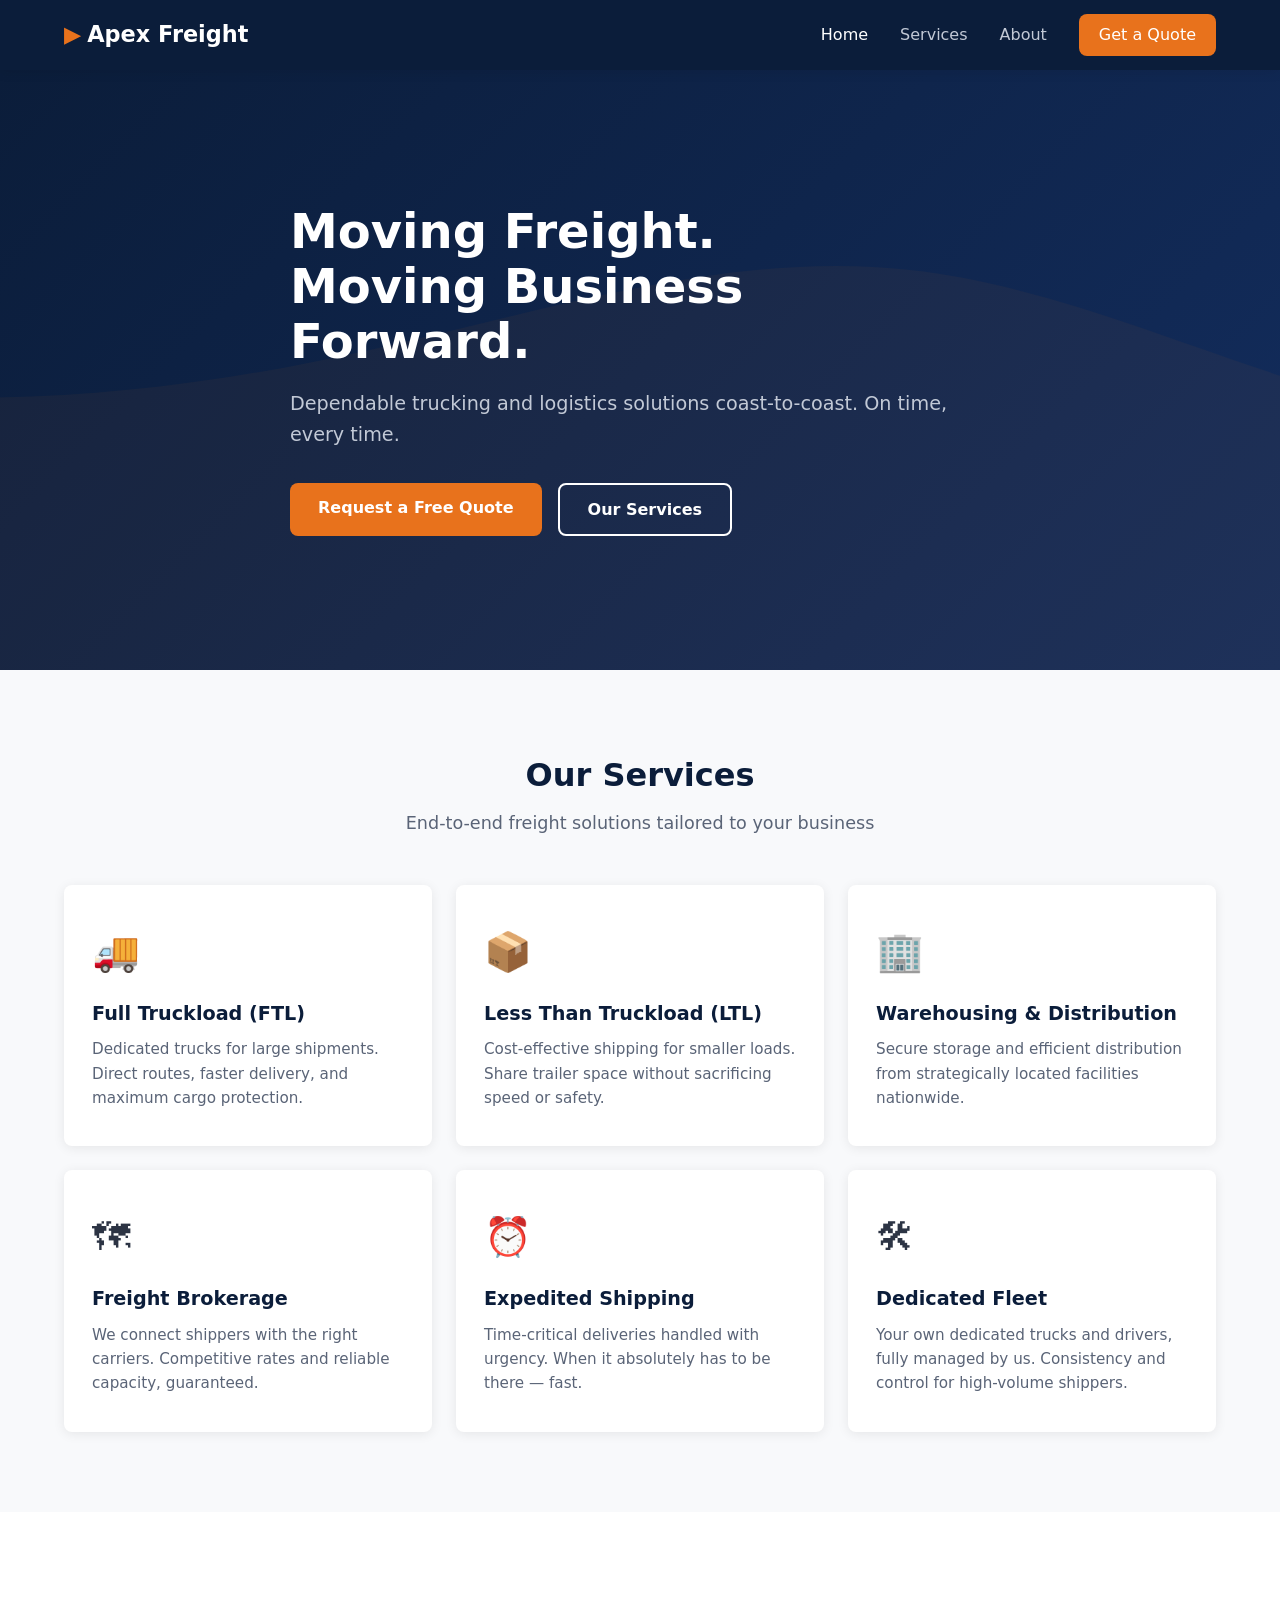
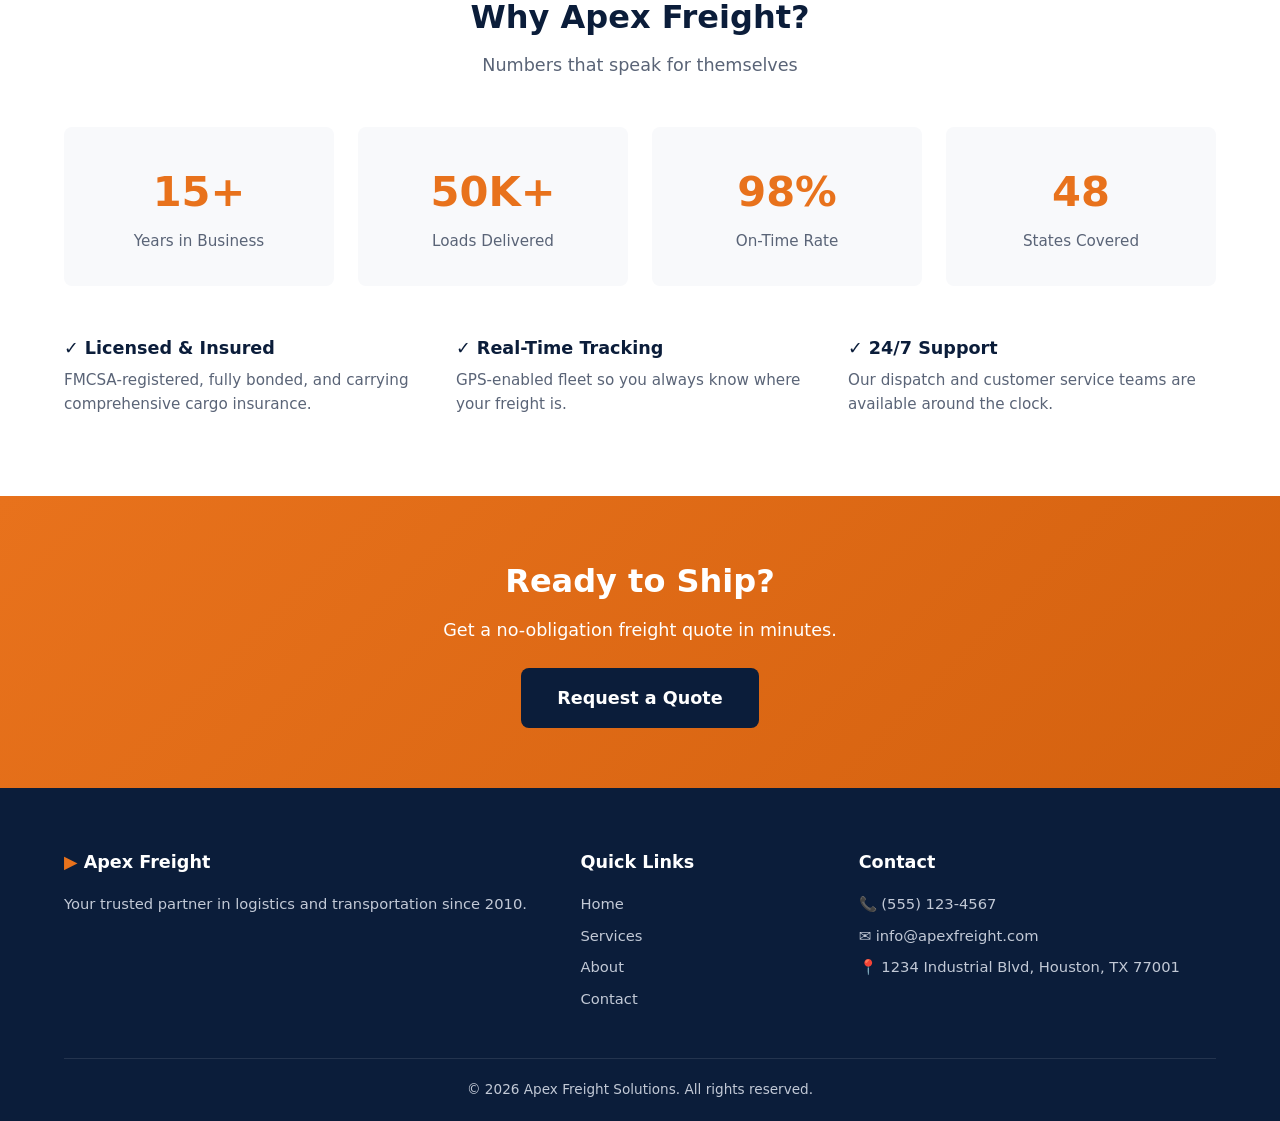
==== index.html @ f38093ac "Initial commit: logistics company website Co-Authored-By: Oz <oz-agent@warp.dev>" ====
<!DOCTYPE html>
<html lang="en">
<head>
  <meta charset="UTF-8">
  <meta name="viewport" content="width=device-width, initial-scale=1.0">
  <title>Apex Freight Solutions — Reliable Logistics & Trucking</title>
  <meta name="description" content="Apex Freight Solutions offers reliable trucking, freight, and logistics services nationwide. Request a free quote today.">
  <link rel="stylesheet" href="styles.css">
</head>
<body>

  <!-- Navigation -->
  <nav class="navbar">
    <div class="container nav-container">
      <a href="index.html" class="logo">
        <span class="logo-icon">&#9654;</span> Apex Freight
      </a>
      <button class="nav-toggle" aria-label="Toggle navigation">&#9776;</button>
      <ul class="nav-links">
        <li><a href="index.html" class="active">Home</a></li>
        <li><a href="#services">Services</a></li>
        <li><a href="#about">About</a></li>
        <li><a href="contact.html" class="btn btn-nav">Get a Quote</a></li>
      </ul>
    </div>
  </nav>

  <!-- Hero Section -->
  <header class="hero">
    <div class="hero-overlay"></div>
    <div class="container hero-content">
      <h1>Moving Freight.<br>Moving Business Forward.</h1>
      <p>Dependable trucking and logistics solutions coast-to-coast. On time, every time.</p>
      <div class="hero-buttons">
        <a href="contact.html" class="btn btn-primary">Request a Free Quote</a>
        <a href="#services" class="btn btn-outline">Our Services</a>
      </div>
    </div>
  </header>

  <!-- Services Section -->
  <section id="services" class="services">
    <div class="container">
      <h2 class="section-title">Our Services</h2>
      <p class="section-subtitle">End-to-end freight solutions tailored to your business</p>
      <div class="services-grid">
        <div class="service-card">
          <div class="service-icon">&#128666;</div>
          <h3>Full Truckload (FTL)</h3>
          <p>Dedicated trucks for large shipments. Direct routes, faster delivery, and maximum cargo protection.</p>
        </div>
        <div class="service-card">
          <div class="service-icon">&#128230;</div>
          <h3>Less Than Truckload (LTL)</h3>
          <p>Cost-effective shipping for smaller loads. Share trailer space without sacrificing speed or safety.</p>
        </div>
        <div class="service-card">
          <div class="service-icon">&#127970;</div>
          <h3>Warehousing &amp; Distribution</h3>
          <p>Secure storage and efficient distribution from strategically located facilities nationwide.</p>
        </div>
        <div class="service-card">
          <div class="service-icon">&#128506;</div>
          <h3>Freight Brokerage</h3>
          <p>We connect shippers with the right carriers. Competitive rates and reliable capacity, guaranteed.</p>
        </div>
        <div class="service-card">
          <div class="service-icon">&#9200;</div>
          <h3>Expedited Shipping</h3>
          <p>Time-critical deliveries handled with urgency. When it absolutely has to be there — fast.</p>
        </div>
        <div class="service-card">
          <div class="service-icon">&#128736;</div>
          <h3>Dedicated Fleet</h3>
          <p>Your own dedicated trucks and drivers, fully managed by us. Consistency and control for high-volume shippers.</p>
        </div>
      </div>
    </div>
  </section>

  <!-- About / Why Choose Us -->
  <section id="about" class="about">
    <div class="container">
      <h2 class="section-title">Why Apex Freight?</h2>
      <p class="section-subtitle">Numbers that speak for themselves</p>
      <div class="stats-grid">
        <div class="stat">
          <span class="stat-number">15+</span>
          <span class="stat-label">Years in Business</span>
        </div>
        <div class="stat">
          <span class="stat-number">50K+</span>
          <span class="stat-label">Loads Delivered</span>
        </div>
        <div class="stat">
          <span class="stat-number">98%</span>
          <span class="stat-label">On-Time Rate</span>
        </div>
        <div class="stat">
          <span class="stat-number">48</span>
          <span class="stat-label">States Covered</span>
        </div>
      </div>
      <div class="trust-points">
        <div class="trust-item">
          <h3>&#10003; Licensed &amp; Insured</h3>
          <p>FMCSA-registered, fully bonded, and carrying comprehensive cargo insurance.</p>
        </div>
        <div class="trust-item">
          <h3>&#10003; Real-Time Tracking</h3>
          <p>GPS-enabled fleet so you always know where your freight is.</p>
        </div>
        <div class="trust-item">
          <h3>&#10003; 24/7 Support</h3>
          <p>Our dispatch and customer service teams are available around the clock.</p>
        </div>
      </div>
    </div>
  </section>

  <!-- CTA Banner -->
  <section class="cta-banner">
    <div class="container">
      <h2>Ready to Ship?</h2>
      <p>Get a no-obligation freight quote in minutes.</p>
      <a href="contact.html" class="btn btn-primary btn-lg">Request a Quote</a>
    </div>
  </section>

  <!-- Footer -->
  <footer class="footer">
    <div class="container footer-grid">
      <div class="footer-col">
        <h4><span class="logo-icon">&#9654;</span> Apex Freight</h4>
        <p>Your trusted partner in logistics and transportation since 2010.</p>
      </div>
      <div class="footer-col">
        <h4>Quick Links</h4>
        <ul>
          <li><a href="index.html">Home</a></li>
          <li><a href="#services">Services</a></li>
          <li><a href="#about">About</a></li>
          <li><a href="contact.html">Contact</a></li>
        </ul>
      </div>
      <div class="footer-col">
        <h4>Contact</h4>
        <ul>
          <li>&#128222; (555) 123-4567</li>
          <li>&#9993; info@apexfreight.com</li>
          <li>&#128205; 1234 Industrial Blvd, Houston, TX 77001</li>
        </ul>
      </div>
    </div>
    <div class="container footer-bottom">
      <p>&copy; 2026 Apex Freight Solutions. All rights reserved.</p>
    </div>
  </footer>

  <script src="script.js"></script>
</body>
</html>
---- styles.css ----
/* ============================================
   Apex Freight Solutions — Stylesheet
   ============================================ */

/* --- Reset & Base --- */
*, *::before, *::after {
  margin: 0;
  padding: 0;
  box-sizing: border-box;
}

:root {
  --navy: #0b1d3a;
  --navy-light: #132d5e;
  --orange: #e8721c;
  --orange-hover: #cf6317;
  --white: #ffffff;
  --gray-50: #f8f9fb;
  --gray-100: #eef0f4;
  --gray-300: #c2c9d6;
  --gray-600: #5a6477;
  --gray-800: #2c3444;
  --font: 'Segoe UI', system-ui, -apple-system, sans-serif;
  --radius: 8px;
  --shadow: 0 2px 12px rgba(0,0,0,.08);
  --shadow-lg: 0 8px 30px rgba(0,0,0,.12);
  --transition: .25s ease;
}

html { scroll-behavior: smooth; }

body {
  font-family: var(--font);
  color: var(--gray-800);
  line-height: 1.6;
  background: var(--white);
}

a { color: inherit; text-decoration: none; }
ul { list-style: none; }
img { max-width: 100%; display: block; }

.container {
  width: 90%;
  max-width: 1200px;
  margin: 0 auto;
}

/* --- Buttons --- */
.btn {
  display: inline-block;
  padding: 12px 28px;
  font-size: 1rem;
  font-weight: 600;
  border-radius: var(--radius);
  transition: var(--transition);
  cursor: pointer;
  border: none;
  text-align: center;
}
.btn-primary {
  background: var(--orange);
  color: var(--white);
}
.btn-primary:hover {
  background: var(--orange-hover);
  transform: translateY(-1px);
  box-shadow: var(--shadow);
}
.btn-outline {
  border: 2px solid var(--white);
  color: var(--white);
  background: transparent;
}
.btn-outline:hover {
  background: var(--white);
  color: var(--navy);
}
.btn-nav {
  background: var(--orange);
  color: var(--white) !important;
  padding: 8px 20px;
  border-radius: var(--radius);
}
.btn-nav:hover { background: var(--orange-hover); }
.btn-lg { padding: 16px 36px; font-size: 1.1rem; }
.btn-block { width: 100%; }

/* --- Navbar --- */
.navbar {
  position: fixed;
  top: 0; left: 0; right: 0;
  z-index: 1000;
  background: var(--navy);
  padding: 0 0;
  box-shadow: var(--shadow);
}
.nav-container {
  display: flex;
  align-items: center;
  justify-content: space-between;
  height: 70px;
}
.logo {
  font-size: 1.4rem;
  font-weight: 700;
  color: var(--white);
  display: flex;
  align-items: center;
  gap: 6px;
}
.logo-icon { color: var(--orange); }
.nav-links {
  display: flex;
  align-items: center;
  gap: 32px;
}
.nav-links a {
  color: var(--gray-300);
  font-weight: 500;
  transition: var(--transition);
}
.nav-links a:hover,
.nav-links a.active { color: var(--white); }

.nav-toggle {
  display: none;
  background: none;
  border: none;
  color: var(--white);
  font-size: 1.6rem;
  cursor: pointer;
}

/* --- Hero --- */
.hero {
  position: relative;
  min-height: 600px;
  display: flex;
  align-items: center;
  background: linear-gradient(135deg, var(--navy) 0%, var(--navy-light) 100%);
  margin-top: 70px;
  overflow: hidden;
}
.hero-overlay {
  position: absolute;
  inset: 0;
  background: url('data:image/svg+xml,<svg xmlns="http://www.w3.org/2000/svg" viewBox="0 0 1440 320"><path fill="rgba(232,114,28,0.05)" d="M0,96L48,112C96,128,192,160,288,170.7C384,181,480,171,576,149.3C672,128,768,96,864,106.7C960,117,1056,171,1152,186.7C1248,203,1344,181,1392,170.7L1440,160L1440,320L1392,320C1344,320,1248,320,1152,320C1056,320,960,320,864,320C768,320,672,320,576,320C480,320,384,320,288,320C192,320,96,320,48,320L0,320Z"></path></svg>') no-repeat bottom;
  background-size: cover;
}
.hero-content {
  position: relative;
  z-index: 1;
  color: var(--white);
  max-width: 700px;
}
.hero-content h1 {
  font-size: 3rem;
  line-height: 1.15;
  margin-bottom: 20px;
}
.hero-content p {
  font-size: 1.2rem;
  color: var(--gray-300);
  margin-bottom: 32px;
}
.hero-buttons { display: flex; gap: 16px; flex-wrap: wrap; }

/* Page Hero (Contact) */
.page-hero {
  background: linear-gradient(135deg, var(--navy) 0%, var(--navy-light) 100%);
  color: var(--white);
  padding: 120px 0 60px;
  text-align: center;
}
.page-hero h1 { font-size: 2.4rem; margin-bottom: 12px; }
.page-hero p { color: var(--gray-300); font-size: 1.1rem; }

/* --- Sections --- */
.section-title {
  text-align: center;
  font-size: 2rem;
  color: var(--navy);
  margin-bottom: 8px;
}
.section-subtitle {
  text-align: center;
  color: var(--gray-600);
  margin-bottom: 48px;
  font-size: 1.1rem;
}

/* --- Services --- */
.services {
  padding: 80px 0;
  background: var(--gray-50);
}
.services-grid {
  display: grid;
  grid-template-columns: repeat(auto-fit, minmax(320px, 1fr));
  gap: 24px;
}
.service-card {
  background: var(--white);
  padding: 36px 28px;
  border-radius: var(--radius);
  box-shadow: var(--shadow);
  transition: var(--transition);
}
.service-card:hover {
  transform: translateY(-4px);
  box-shadow: var(--shadow-lg);
}
.service-icon {
  font-size: 2.4rem;
  margin-bottom: 16px;
}
.service-card h3 {
  font-size: 1.2rem;
  color: var(--navy);
  margin-bottom: 8px;
}
.service-card p {
  color: var(--gray-600);
  font-size: .95rem;
}

/* --- About / Stats --- */
.about { padding: 80px 0; }
.stats-grid {
  display: grid;
  grid-template-columns: repeat(auto-fit, minmax(180px, 1fr));
  gap: 24px;
  margin-bottom: 48px;
}
.stat {
  text-align: center;
  padding: 32px 16px;
  background: var(--gray-50);
  border-radius: var(--radius);
}
.stat-number {
  display: block;
  font-size: 2.6rem;
  font-weight: 800;
  color: var(--orange);
}
.stat-label {
  display: block;
  margin-top: 4px;
  color: var(--gray-600);
  font-size: .95rem;
}
.trust-points {
  display: grid;
  grid-template-columns: repeat(auto-fit, minmax(280px, 1fr));
  gap: 24px;
}
.trust-item h3 {
  font-size: 1.1rem;
  color: var(--navy);
  margin-bottom: 6px;
}
.trust-item p { color: var(--gray-600); font-size: .95rem; }

/* --- CTA Banner --- */
.cta-banner {
  background: linear-gradient(135deg, var(--orange) 0%, #d4610f 100%);
  color: var(--white);
  text-align: center;
  padding: 60px 0;
}
.cta-banner h2 { font-size: 2rem; margin-bottom: 8px; }
.cta-banner p { margin-bottom: 24px; font-size: 1.1rem; }
.cta-banner .btn-primary {
  background: var(--navy);
  color: var(--white);
}
.cta-banner .btn-primary:hover { background: var(--navy-light); }

/* --- Contact Page --- */
.contact-section { padding: 60px 0 80px; }
.contact-grid {
  display: grid;
  grid-template-columns: 1fr 340px;
  gap: 40px;
  align-items: start;
}

/* Form */
.quote-form {
  background: var(--white);
  padding: 36px;
  border-radius: var(--radius);
  box-shadow: var(--shadow);
}
.form-row {
  display: grid;
  grid-template-columns: 1fr 1fr;
  gap: 20px;
}
.form-group {
  margin-bottom: 20px;
}
.form-group label {
  display: block;
  margin-bottom: 6px;
  font-weight: 600;
  font-size: .92rem;
  color: var(--gray-800);
}
.form-group input,
.form-group select,
.form-group textarea {
  width: 100%;
  padding: 12px 14px;
  border: 1.5px solid var(--gray-300);
  border-radius: var(--radius);
  font-size: 1rem;
  font-family: var(--font);
  transition: var(--transition);
  background: var(--white);
}
.form-group input:focus,
.form-group select:focus,
.form-group textarea:focus {
  outline: none;
  border-color: var(--orange);
  box-shadow: 0 0 0 3px rgba(232,114,28,.15);
}
.form-group textarea { resize: vertical; }

.form-status {
  margin-top: 16px;
  padding: 12px 16px;
  border-radius: var(--radius);
  font-weight: 600;
  display: none;
}
.form-status.success {
  display: block;
  background: #e6f9ed;
  color: #1a7a3a;
}
.form-status.error {
  display: block;
  background: #fde8e8;
  color: #b91c1c;
}

/* Sidebar */
.contact-sidebar { display: flex; flex-direction: column; gap: 20px; }
.sidebar-card {
  background: var(--gray-50);
  padding: 24px;
  border-radius: var(--radius);
  border-left: 4px solid var(--orange);
}
.sidebar-card h3 {
  color: var(--navy);
  margin-bottom: 12px;
  font-size: 1.1rem;
}
.sidebar-card li {
  margin-bottom: 8px;
  color: var(--gray-600);
  font-size: .95rem;
}

/* --- Footer --- */
.footer {
  background: var(--navy);
  color: var(--gray-300);
  padding: 60px 0 0;
}
.footer-grid {
  display: grid;
  grid-template-columns: 2fr 1fr 1.5fr;
  gap: 40px;
}
.footer-col h4 {
  color: var(--white);
  margin-bottom: 16px;
  font-size: 1.1rem;
}
.footer-col p,
.footer-col li {
  font-size: .92rem;
  margin-bottom: 8px;
}
.footer-col a:hover { color: var(--orange); }
.footer-bottom {
  margin-top: 40px;
  padding: 20px 0;
  border-top: 1px solid rgba(255,255,255,.1);
  text-align: center;
  font-size: .85rem;
}

/* --- Responsive --- */
@media (max-width: 768px) {
  .nav-toggle { display: block; }
  .nav-links {
    position: fixed;
    top: 70px; left: 0; right: 0;
    background: var(--navy);
    flex-direction: column;
    gap: 0;
    padding: 0;
    max-height: 0;
    overflow: hidden;
    transition: max-height .3s ease;
  }
  .nav-links.open {
    max-height: 300px;
    padding: 16px 0;
  }
  .nav-links li { width: 100%; text-align: center; padding: 12px 0; }

  .hero-content h1 { font-size: 2rem; }
  .hero { min-height: 450px; }

  .services-grid { grid-template-columns: 1fr; }
  .stats-grid { grid-template-columns: repeat(2, 1fr); }
  .trust-points { grid-template-columns: 1fr; }

  .contact-grid { grid-template-columns: 1fr; }
  .form-row { grid-template-columns: 1fr; }

  .footer-grid { grid-template-columns: 1fr; gap: 32px; }

  .hero-buttons { flex-direction: column; }
  .hero-buttons .btn { width: 100%; text-align: center; }
}
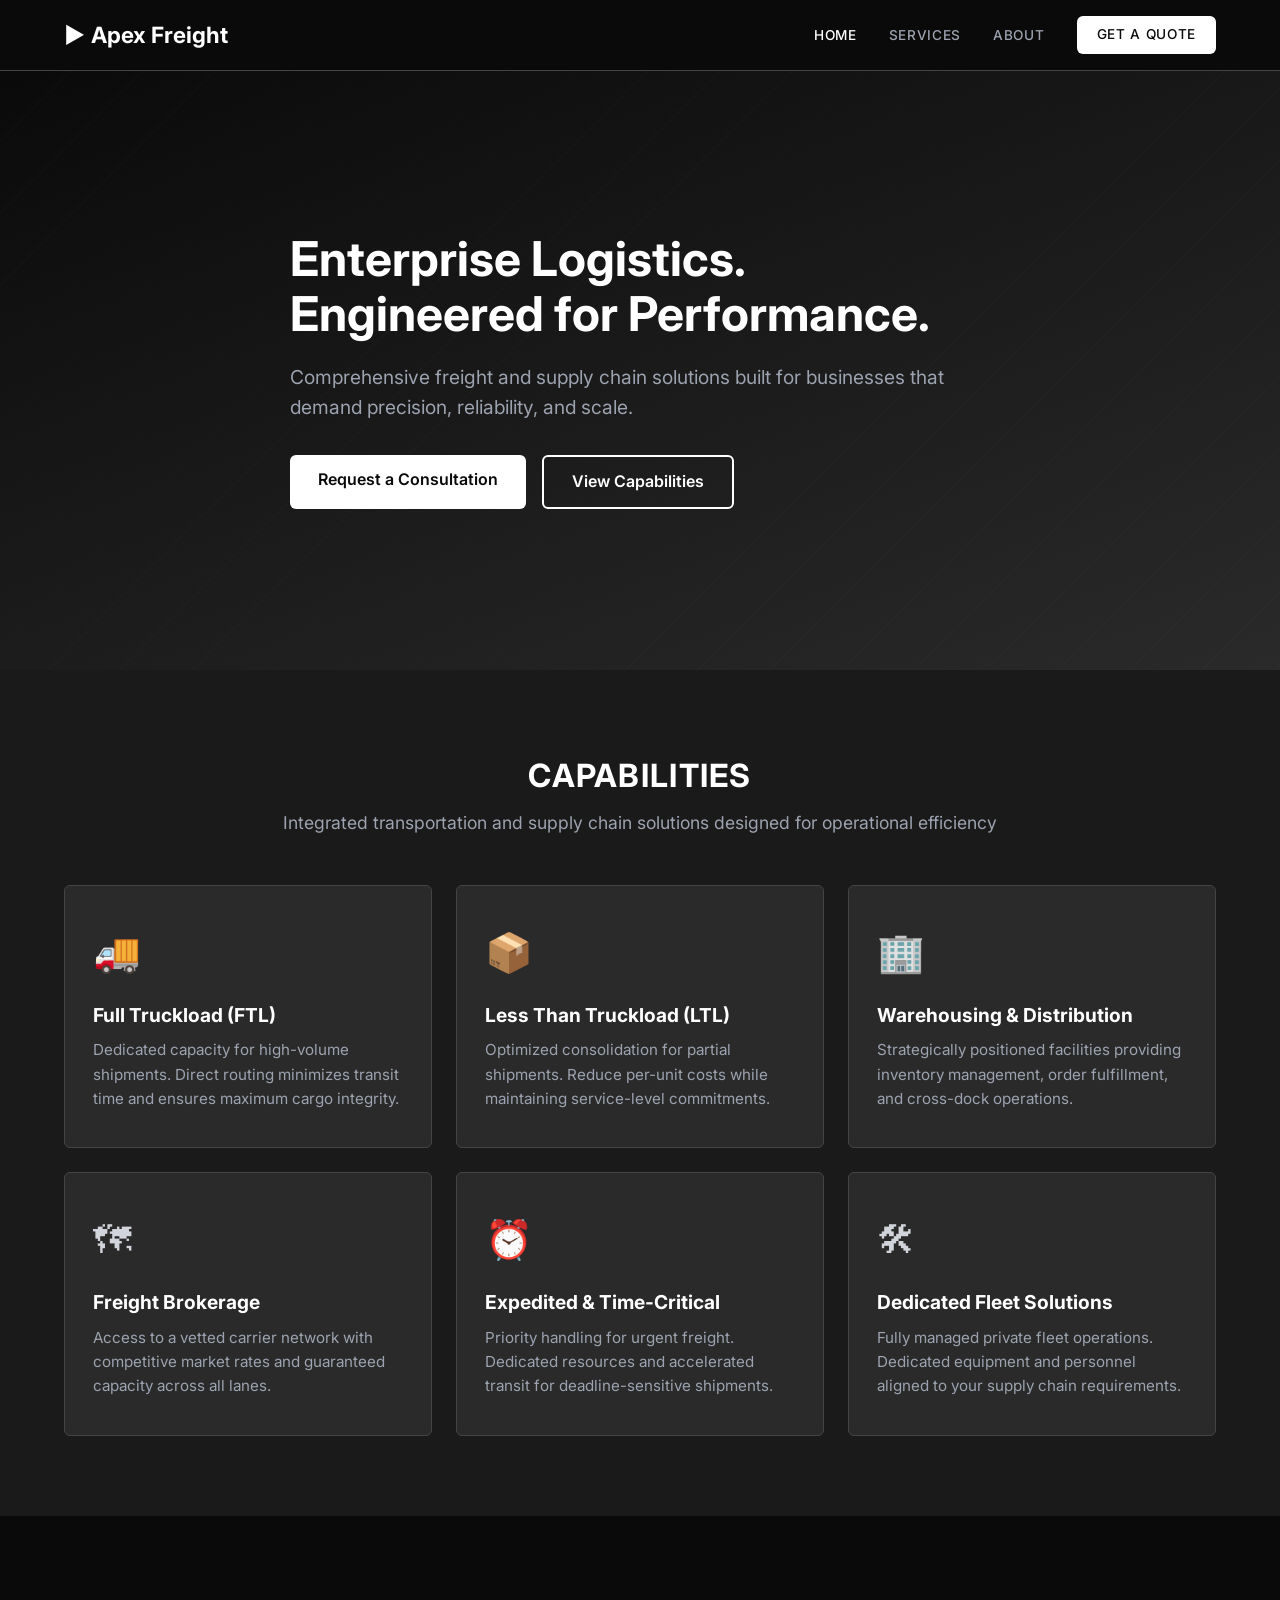
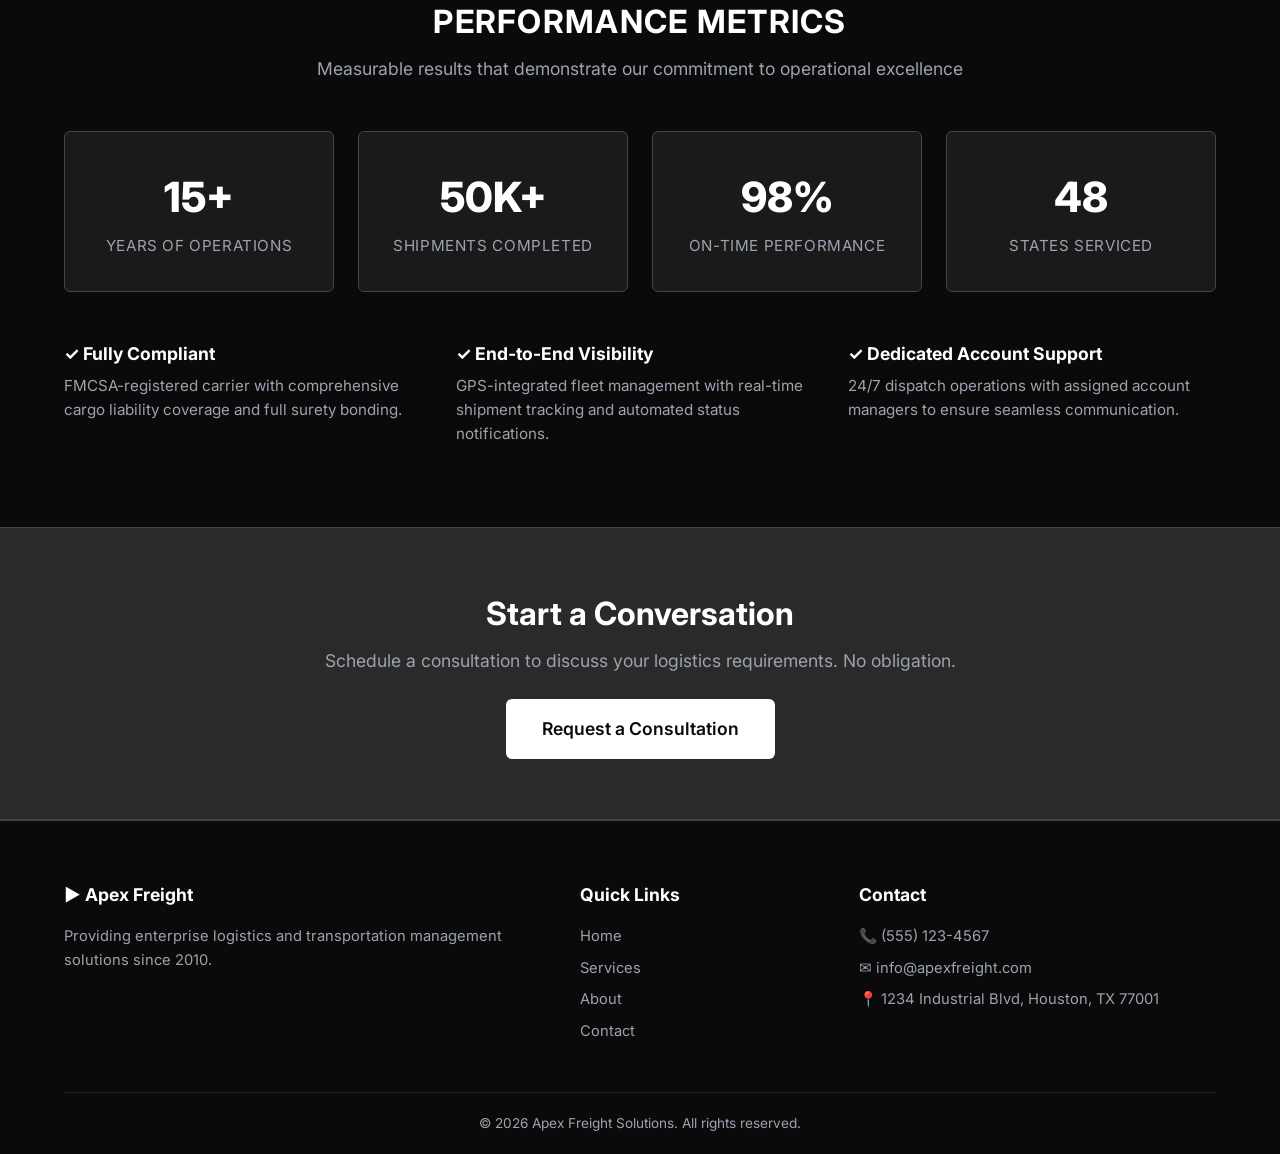
==== commit 1a1d10a1: "Update font to Inter and rewrite copy for corporate tone" ====
--- a/index.html
+++ b/index.html
@@ -4,7 +4,10 @@
   <meta charset="UTF-8">
   <meta name="viewport" content="width=device-width, initial-scale=1.0">
   <title>Apex Freight Solutions — Reliable Logistics & Trucking</title>
-  <meta name="description" content="Apex Freight Solutions offers reliable trucking, freight, and logistics services nationwide. Request a free quote today.">
+  <meta name="description" content="Apex Freight Solutions delivers enterprise-grade logistics and transportation services across the continental United States.">
+  <link rel="preconnect" href="https://fonts.googleapis.com">
+  <link rel="preconnect" href="https://fonts.gstatic.com" crossorigin>
+  <link href="https://fonts.googleapis.com/css2?family=Inter:wght@400;500;600;700;800&display=swap" rel="stylesheet">
   <link rel="stylesheet" href="styles.css">
 </head>
 <body>
@@ -29,11 +32,11 @@
   <header class="hero">
     <div class="hero-overlay"></div>
     <div class="container hero-content">
-      <h1>Moving Freight.<br>Moving Business Forward.</h1>
-      <p>Dependable trucking and logistics solutions coast-to-coast. On time, every time.</p>
+      <h1>Enterprise Logistics.<br>Engineered for Performance.</h1>
+      <p>Comprehensive freight and supply chain solutions built for businesses that demand precision, reliability, and scale.</p>
       <div class="hero-buttons">
-        <a href="contact.html" class="btn btn-primary">Request a Free Quote</a>
-        <a href="#services" class="btn btn-outline">Our Services</a>
+        <a href="contact.html" class="btn btn-primary">Request a Consultation</a>
+        <a href="#services" class="btn btn-outline">View Capabilities</a>
       </div>
     </div>
   </header>
@@ -41,38 +44,38 @@
   <!-- Services Section -->
   <section id="services" class="services">
     <div class="container">
-      <h2 class="section-title">Our Services</h2>
-      <p class="section-subtitle">End-to-end freight solutions tailored to your business</p>
+      <h2 class="section-title">Capabilities</h2>
+      <p class="section-subtitle">Integrated transportation and supply chain solutions designed for operational efficiency</p>
       <div class="services-grid">
         <div class="service-card">
           <div class="service-icon">&#128666;</div>
           <h3>Full Truckload (FTL)</h3>
-          <p>Dedicated trucks for large shipments. Direct routes, faster delivery, and maximum cargo protection.</p>
+          <p>Dedicated capacity for high-volume shipments. Direct routing minimizes transit time and ensures maximum cargo integrity.</p>
         </div>
         <div class="service-card">
           <div class="service-icon">&#128230;</div>
           <h3>Less Than Truckload (LTL)</h3>
-          <p>Cost-effective shipping for smaller loads. Share trailer space without sacrificing speed or safety.</p>
+          <p>Optimized consolidation for partial shipments. Reduce per-unit costs while maintaining service-level commitments.</p>
         </div>
         <div class="service-card">
           <div class="service-icon">&#127970;</div>
           <h3>Warehousing &amp; Distribution</h3>
-          <p>Secure storage and efficient distribution from strategically located facilities nationwide.</p>
+          <p>Strategically positioned facilities providing inventory management, order fulfillment, and cross-dock operations.</p>
         </div>
         <div class="service-card">
           <div class="service-icon">&#128506;</div>
           <h3>Freight Brokerage</h3>
-          <p>We connect shippers with the right carriers. Competitive rates and reliable capacity, guaranteed.</p>
+          <p>Access to a vetted carrier network with competitive market rates and guaranteed capacity across all lanes.</p>
         </div>
         <div class="service-card">
           <div class="service-icon">&#9200;</div>
-          <h3>Expedited Shipping</h3>
-          <p>Time-critical deliveries handled with urgency. When it absolutely has to be there — fast.</p>
+          <h3>Expedited &amp; Time-Critical</h3>
+          <p>Priority handling for urgent freight. Dedicated resources and accelerated transit for deadline-sensitive shipments.</p>
         </div>
         <div class="service-card">
           <div class="service-icon">&#128736;</div>
-          <h3>Dedicated Fleet</h3>
-          <p>Your own dedicated trucks and drivers, fully managed by us. Consistency and control for high-volume shippers.</p>
+          <h3>Dedicated Fleet Solutions</h3>
+          <p>Fully managed private fleet operations. Dedicated equipment and personnel aligned to your supply chain requirements.</p>
         </div>
       </div>
     </div>
@@ -81,38 +84,38 @@
   <!-- About / Why Choose Us -->
   <section id="about" class="about">
     <div class="container">
-      <h2 class="section-title">Why Apex Freight?</h2>
-      <p class="section-subtitle">Numbers that speak for themselves</p>
+      <h2 class="section-title">Performance Metrics</h2>
+      <p class="section-subtitle">Measurable results that demonstrate our commitment to operational excellence</p>
       <div class="stats-grid">
         <div class="stat">
           <span class="stat-number">15+</span>
-          <span class="stat-label">Years in Business</span>
+          <span class="stat-label">Years of Operations</span>
         </div>
         <div class="stat">
           <span class="stat-number">50K+</span>
-          <span class="stat-label">Loads Delivered</span>
+          <span class="stat-label">Shipments Completed</span>
         </div>
         <div class="stat">
           <span class="stat-number">98%</span>
-          <span class="stat-label">On-Time Rate</span>
+          <span class="stat-label">On-Time Performance</span>
         </div>
         <div class="stat">
           <span class="stat-number">48</span>
-          <span class="stat-label">States Covered</span>
+          <span class="stat-label">States Serviced</span>
         </div>
       </div>
       <div class="trust-points">
         <div class="trust-item">
-          <h3>&#10003; Licensed &amp; Insured</h3>
-          <p>FMCSA-registered, fully bonded, and carrying comprehensive cargo insurance.</p>
+          <h3>&#10003; Fully Compliant</h3>
+          <p>FMCSA-registered carrier with comprehensive cargo liability coverage and full surety bonding.</p>
         </div>
         <div class="trust-item">
-          <h3>&#10003; Real-Time Tracking</h3>
-          <p>GPS-enabled fleet so you always know where your freight is.</p>
+          <h3>&#10003; End-to-End Visibility</h3>
+          <p>GPS-integrated fleet management with real-time shipment tracking and automated status notifications.</p>
         </div>
         <div class="trust-item">
-          <h3>&#10003; 24/7 Support</h3>
-          <p>Our dispatch and customer service teams are available around the clock.</p>
+          <h3>&#10003; Dedicated Account Support</h3>
+          <p>24/7 dispatch operations with assigned account managers to ensure seamless communication.</p>
         </div>
       </div>
     </div>
@@ -121,9 +124,9 @@
   <!-- CTA Banner -->
   <section class="cta-banner">
     <div class="container">
-      <h2>Ready to Ship?</h2>
-      <p>Get a no-obligation freight quote in minutes.</p>
-      <a href="contact.html" class="btn btn-primary btn-lg">Request a Quote</a>
+      <h2>Start a Conversation</h2>
+      <p>Schedule a consultation to discuss your logistics requirements. No obligation.</p>
+      <a href="contact.html" class="btn btn-primary btn-lg">Request a Consultation</a>
     </div>
   </section>
 
@@ -132,7 +135,7 @@
     <div class="container footer-grid">
       <div class="footer-col">
         <h4><span class="logo-icon">&#9654;</span> Apex Freight</h4>
-        <p>Your trusted partner in logistics and transportation since 2010.</p>
+        <p>Providing enterprise logistics and transportation management solutions since 2010.</p>
       </div>
       <div class="footer-col">
         <h4>Quick Links</h4>
--- a/styles.css
+++ b/styles.css
@@ -10,20 +10,20 @@
 }
 
 :root {
-  --navy: #0b1d3a;
-  --navy-light: #132d5e;
-  --orange: #e8721c;
-  --orange-hover: #cf6317;
+  --black: #0a0a0a;
+  --charcoal: #1a1a1a;
+  --dark-gray: #2a2a2a;
+  --mid-gray: #3a3a3a;
+  --border-gray: #444444;
+  --text-muted: #9ca3af;
+  --text-light: #d1d5db;
   --white: #ffffff;
-  --gray-50: #f8f9fb;
-  --gray-100: #eef0f4;
-  --gray-300: #c2c9d6;
-  --gray-600: #5a6477;
-  --gray-800: #2c3444;
-  --font: 'Segoe UI', system-ui, -apple-system, sans-serif;
-  --radius: 8px;
-  --shadow: 0 2px 12px rgba(0,0,0,.08);
-  --shadow-lg: 0 8px 30px rgba(0,0,0,.12);
+  --accent: #c0c0c0;
+  --accent-hover: #e0e0e0;
+  --font: 'Inter', 'Helvetica Neue', Arial, sans-serif;
+  --radius: 6px;
+  --shadow: 0 2px 12px rgba(0,0,0,.3);
+  --shadow-lg: 0 8px 30px rgba(0,0,0,.5);
   --transition: .25s ease;
 }
 
@@ -31,9 +31,9 @@
 
 body {
   font-family: var(--font);
-  color: var(--gray-800);
+  color: var(--text-light);
   line-height: 1.6;
-  background: var(--white);
+  background: var(--black);
 }
 
 a { color: inherit; text-decoration: none; }
@@ -59,11 +59,11 @@
   text-align: center;
 }
 .btn-primary {
-  background: var(--orange);
-  color: var(--white);
+  background: var(--white);
+  color: var(--black);
 }
 .btn-primary:hover {
-  background: var(--orange-hover);
+  background: var(--accent-hover);
   transform: translateY(-1px);
   box-shadow: var(--shadow);
 }
@@ -74,15 +74,15 @@
 }
 .btn-outline:hover {
   background: var(--white);
-  color: var(--navy);
+  color: var(--black);
 }
 .btn-nav {
-  background: var(--orange);
-  color: var(--white) !important;
+  background: var(--white);
+  color: var(--black) !important;
   padding: 8px 20px;
   border-radius: var(--radius);
 }
-.btn-nav:hover { background: var(--orange-hover); }
+.btn-nav:hover { background: var(--accent-hover); }
 .btn-lg { padding: 16px 36px; font-size: 1.1rem; }
 .btn-block { width: 100%; }
 
@@ -91,9 +91,9 @@
   position: fixed;
   top: 0; left: 0; right: 0;
   z-index: 1000;
-  background: var(--navy);
+  background: var(--black);
   padding: 0 0;
-  box-shadow: var(--shadow);
+  border-bottom: 1px solid var(--border-gray);
 }
 .nav-container {
   display: flex;
@@ -109,16 +109,19 @@
   align-items: center;
   gap: 6px;
 }
-.logo-icon { color: var(--orange); }
+.logo-icon { color: var(--white); }
 .nav-links {
   display: flex;
   align-items: center;
   gap: 32px;
 }
 .nav-links a {
-  color: var(--gray-300);
+  color: var(--text-muted);
   font-weight: 500;
   transition: var(--transition);
+  text-transform: uppercase;
+  font-size: .85rem;
+  letter-spacing: .05em;
 }
 .nav-links a:hover,
 .nav-links a.active { color: var(--white); }
@@ -138,15 +141,20 @@
   min-height: 600px;
   display: flex;
   align-items: center;
-  background: linear-gradient(135deg, var(--navy) 0%, var(--navy-light) 100%);
+  background: linear-gradient(160deg, var(--black) 0%, var(--charcoal) 50%, var(--dark-gray) 100%);
   margin-top: 70px;
   overflow: hidden;
 }
 .hero-overlay {
   position: absolute;
   inset: 0;
-  background: url('data:image/svg+xml,<svg xmlns="http://www.w3.org/2000/svg" viewBox="0 0 1440 320"><path fill="rgba(232,114,28,0.05)" d="M0,96L48,112C96,128,192,160,288,170.7C384,181,480,171,576,149.3C672,128,768,96,864,106.7C960,117,1056,171,1152,186.7C1248,203,1344,181,1392,170.7L1440,160L1440,320L1392,320C1344,320,1248,320,1152,320C1056,320,960,320,864,320C768,320,672,320,576,320C480,320,384,320,288,320C192,320,96,320,48,320L0,320Z"></path></svg>') no-repeat bottom;
-  background-size: cover;
+  background: repeating-linear-gradient(
+    135deg,
+    transparent,
+    transparent 50px,
+    rgba(255,255,255,.01) 50px,
+    rgba(255,255,255,.01) 51px
+  );
 }
 .hero-content {
   position: relative;
@@ -161,31 +169,34 @@
 }
 .hero-content p {
   font-size: 1.2rem;
-  color: var(--gray-300);
+  color: var(--text-muted);
   margin-bottom: 32px;
 }
 .hero-buttons { display: flex; gap: 16px; flex-wrap: wrap; }
 
 /* Page Hero (Contact) */
 .page-hero {
-  background: linear-gradient(135deg, var(--navy) 0%, var(--navy-light) 100%);
+  background: linear-gradient(160deg, var(--black) 0%, var(--charcoal) 100%);
   color: var(--white);
   padding: 120px 0 60px;
   text-align: center;
+  border-bottom: 1px solid var(--border-gray);
 }
 .page-hero h1 { font-size: 2.4rem; margin-bottom: 12px; }
-.page-hero p { color: var(--gray-300); font-size: 1.1rem; }
+.page-hero p { color: var(--text-muted); font-size: 1.1rem; }
 
 /* --- Sections --- */
 .section-title {
   text-align: center;
   font-size: 2rem;
-  color: var(--navy);
+  color: var(--white);
   margin-bottom: 8px;
+  text-transform: uppercase;
+  letter-spacing: .04em;
 }
 .section-subtitle {
   text-align: center;
-  color: var(--gray-600);
+  color: var(--text-muted);
   margin-bottom: 48px;
   font-size: 1.1rem;
 }
@@ -193,7 +204,7 @@
 /* --- Services --- */
 .services {
   padding: 80px 0;
-  background: var(--gray-50);
+  background: var(--charcoal);
 }
 .services-grid {
   display: grid;
@@ -201,14 +212,15 @@
   gap: 24px;
 }
 .service-card {
-  background: var(--white);
+  background: var(--dark-gray);
   padding: 36px 28px;
   border-radius: var(--radius);
-  box-shadow: var(--shadow);
+  border: 1px solid var(--border-gray);
   transition: var(--transition);
 }
 .service-card:hover {
   transform: translateY(-4px);
+  border-color: var(--accent);
   box-shadow: var(--shadow-lg);
 }
 .service-icon {
@@ -217,16 +229,19 @@
 }
 .service-card h3 {
   font-size: 1.2rem;
-  color: var(--navy);
+  color: var(--white);
   margin-bottom: 8px;
 }
 .service-card p {
-  color: var(--gray-600);
+  color: var(--text-muted);
   font-size: .95rem;
 }
 
 /* --- About / Stats --- */
-.about { padding: 80px 0; }
+.about {
+  padding: 80px 0;
+  background: var(--black);
+}
 .stats-grid {
   display: grid;
   grid-template-columns: repeat(auto-fit, minmax(180px, 1fr));
@@ -236,20 +251,23 @@
 .stat {
   text-align: center;
   padding: 32px 16px;
-  background: var(--gray-50);
-  border-radius: var(--radius);
+  background: var(--charcoal);
+  border-radius: var(--radius);
+  border: 1px solid var(--border-gray);
 }
 .stat-number {
   display: block;
   font-size: 2.6rem;
   font-weight: 800;
-  color: var(--orange);
+  color: var(--white);
 }
 .stat-label {
   display: block;
   margin-top: 4px;
-  color: var(--gray-600);
+  color: var(--text-muted);
   font-size: .95rem;
+  text-transform: uppercase;
+  letter-spacing: .04em;
 }
 .trust-points {
   display: grid;
@@ -258,28 +276,33 @@
 }
 .trust-item h3 {
   font-size: 1.1rem;
-  color: var(--navy);
+  color: var(--white);
   margin-bottom: 6px;
 }
-.trust-item p { color: var(--gray-600); font-size: .95rem; }
+.trust-item p { color: var(--text-muted); font-size: .95rem; }
 
 /* --- CTA Banner --- */
 .cta-banner {
-  background: linear-gradient(135deg, var(--orange) 0%, #d4610f 100%);
+  background: var(--dark-gray);
   color: var(--white);
   text-align: center;
   padding: 60px 0;
+  border-top: 1px solid var(--border-gray);
+  border-bottom: 1px solid var(--border-gray);
 }
 .cta-banner h2 { font-size: 2rem; margin-bottom: 8px; }
-.cta-banner p { margin-bottom: 24px; font-size: 1.1rem; }
+.cta-banner p { margin-bottom: 24px; font-size: 1.1rem; color: var(--text-muted); }
 .cta-banner .btn-primary {
-  background: var(--navy);
-  color: var(--white);
-}
-.cta-banner .btn-primary:hover { background: var(--navy-light); }
+  background: var(--white);
+  color: var(--black);
+}
+.cta-banner .btn-primary:hover { background: var(--accent-hover); }
 
 /* --- Contact Page --- */
-.contact-section { padding: 60px 0 80px; }
+.contact-section {
+  padding: 60px 0 80px;
+  background: var(--charcoal);
+}
 .contact-grid {
   display: grid;
   grid-template-columns: 1fr 340px;
@@ -289,10 +312,10 @@
 
 /* Form */
 .quote-form {
-  background: var(--white);
+  background: var(--dark-gray);
   padding: 36px;
   border-radius: var(--radius);
-  box-shadow: var(--shadow);
+  border: 1px solid var(--border-gray);
 }
 .form-row {
   display: grid;
@@ -306,27 +329,34 @@
   display: block;
   margin-bottom: 6px;
   font-weight: 600;
-  font-size: .92rem;
-  color: var(--gray-800);
+  font-size: .85rem;
+  color: var(--text-muted);
+  text-transform: uppercase;
+  letter-spacing: .04em;
 }
 .form-group input,
 .form-group select,
 .form-group textarea {
   width: 100%;
   padding: 12px 14px;
-  border: 1.5px solid var(--gray-300);
+  border: 1.5px solid var(--border-gray);
   border-radius: var(--radius);
   font-size: 1rem;
   font-family: var(--font);
   transition: var(--transition);
-  background: var(--white);
-}
+  background: var(--mid-gray);
+  color: var(--white);
+}
+.form-group input::placeholder,
+.form-group textarea::placeholder { color: var(--text-muted); }
+.form-group select { color: var(--text-muted); }
 .form-group input:focus,
 .form-group select:focus,
 .form-group textarea:focus {
   outline: none;
-  border-color: var(--orange);
-  box-shadow: 0 0 0 3px rgba(232,114,28,.15);
+  border-color: var(--white);
+  box-shadow: 0 0 0 3px rgba(255,255,255,.1);
+  color: var(--white);
 }
 .form-group textarea { resize: vertical; }
 
@@ -351,27 +381,28 @@
 /* Sidebar */
 .contact-sidebar { display: flex; flex-direction: column; gap: 20px; }
 .sidebar-card {
-  background: var(--gray-50);
+  background: var(--dark-gray);
   padding: 24px;
   border-radius: var(--radius);
-  border-left: 4px solid var(--orange);
+  border-left: 4px solid var(--white);
 }
 .sidebar-card h3 {
-  color: var(--navy);
+  color: var(--white);
   margin-bottom: 12px;
   font-size: 1.1rem;
 }
 .sidebar-card li {
   margin-bottom: 8px;
-  color: var(--gray-600);
+  color: var(--text-muted);
   font-size: .95rem;
 }
 
 /* --- Footer --- */
 .footer {
-  background: var(--navy);
-  color: var(--gray-300);
+  background: var(--black);
+  color: var(--text-muted);
   padding: 60px 0 0;
+  border-top: 1px solid var(--border-gray);
 }
 .footer-grid {
   display: grid;
@@ -388,7 +419,7 @@
   font-size: .92rem;
   margin-bottom: 8px;
 }
-.footer-col a:hover { color: var(--orange); }
+.footer-col a:hover { color: var(--white); }
 .footer-bottom {
   margin-top: 40px;
   padding: 20px 0;
@@ -403,7 +434,7 @@
   .nav-links {
     position: fixed;
     top: 70px; left: 0; right: 0;
-    background: var(--navy);
+    background: var(--black);
     flex-direction: column;
     gap: 0;
     padding: 0;
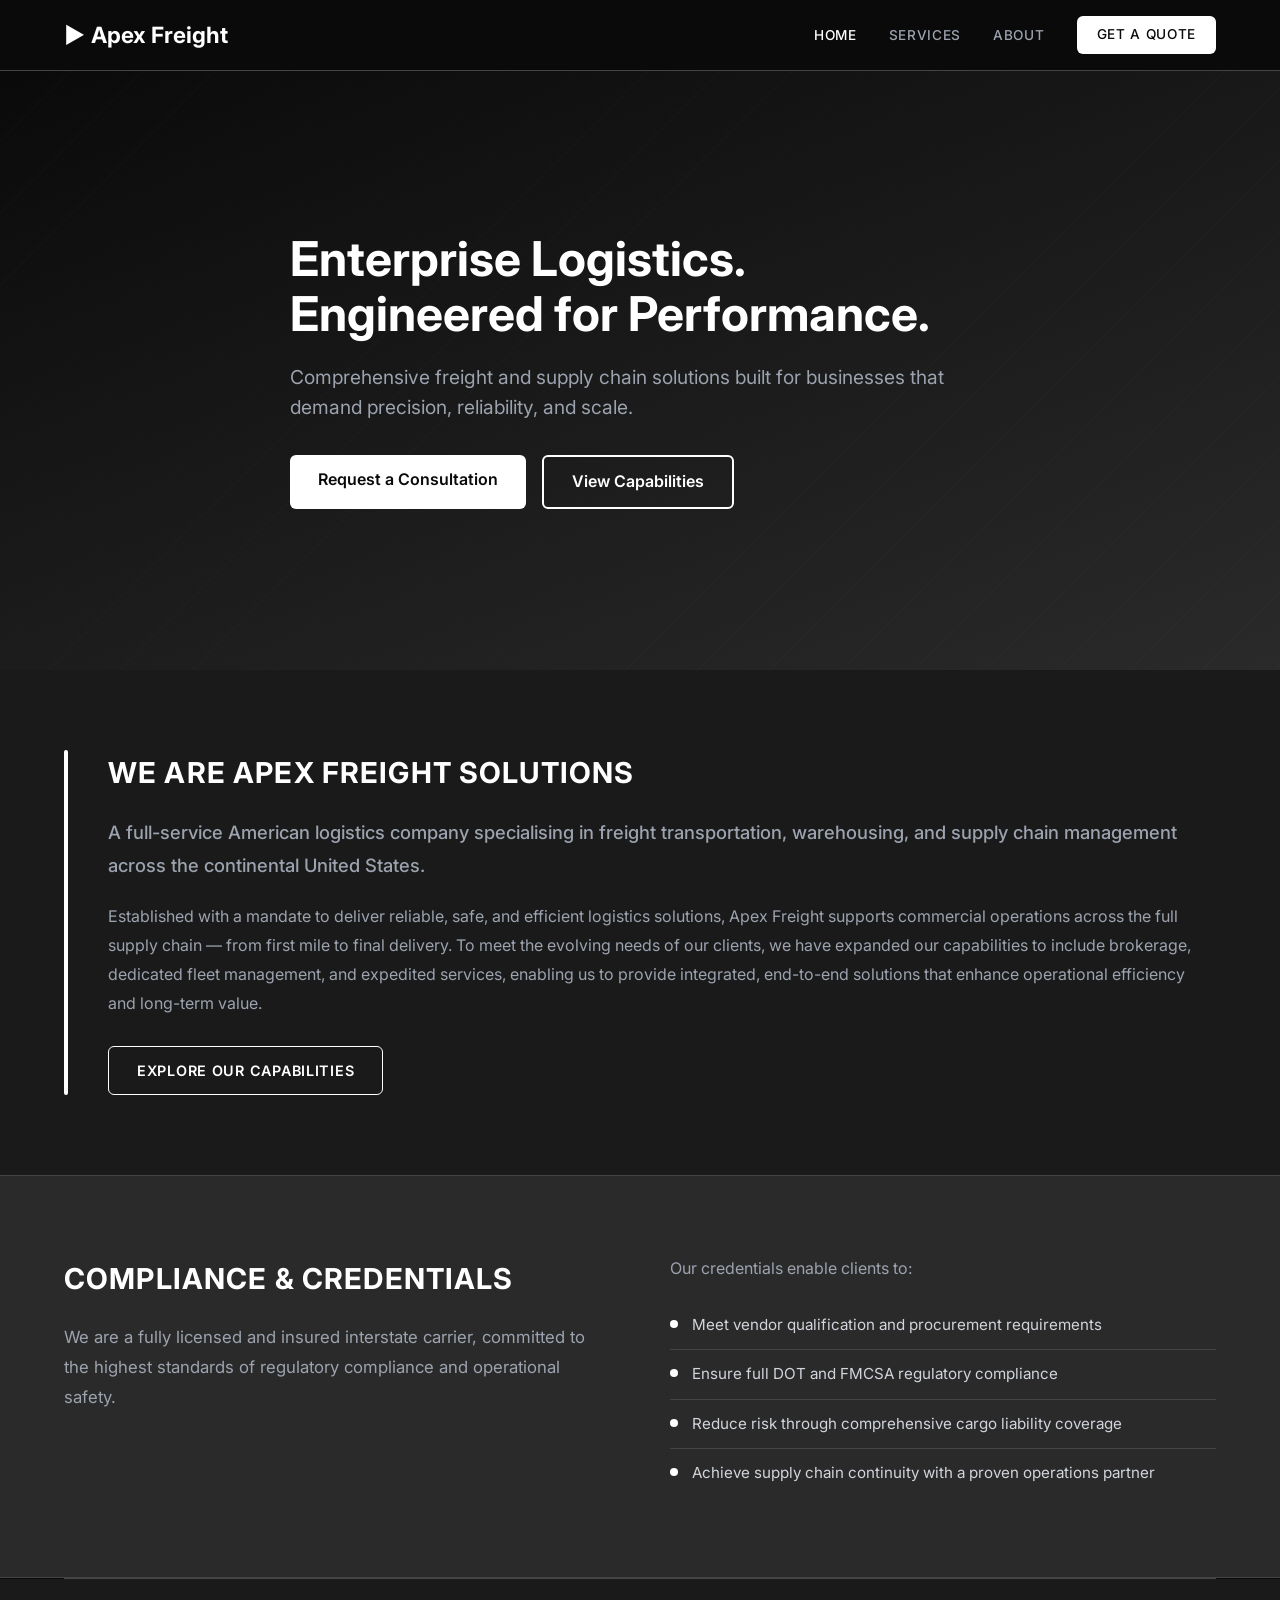
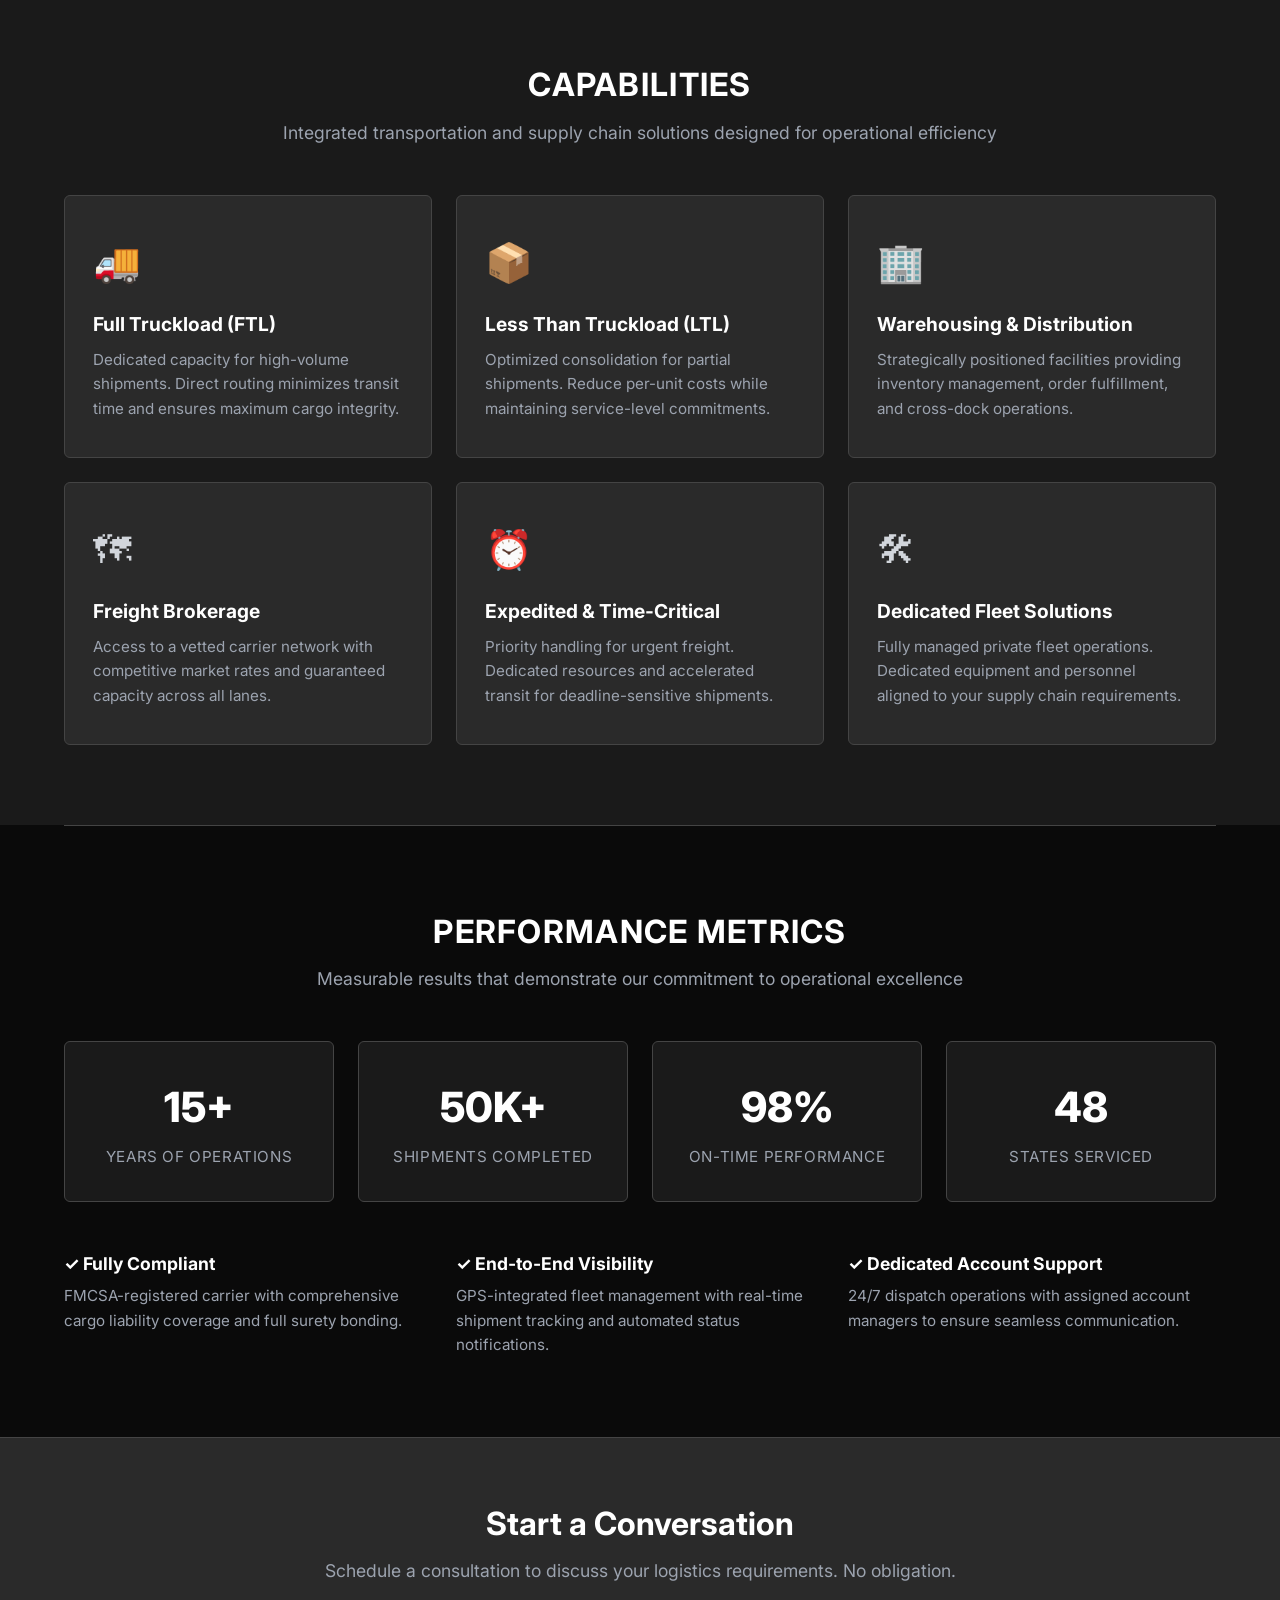
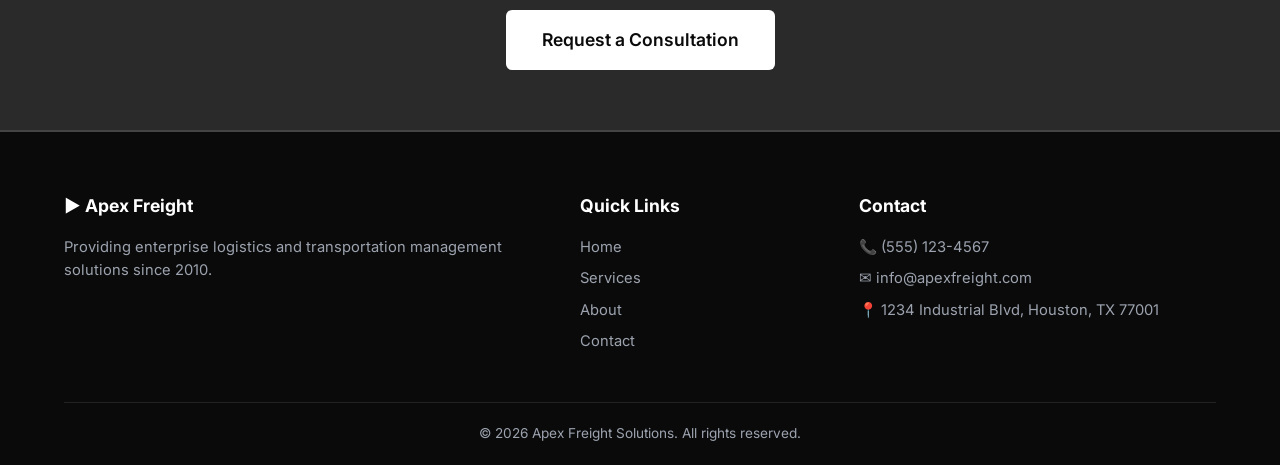
==== commit 445c9208: "Add company overview and credentials sections inspired by Royal High Rise" ====
--- a/index.html
+++ b/index.html
@@ -41,6 +41,41 @@
     </div>
   </header>
 
+  <!-- Company Overview — inspired by Royal High Rise narrative block -->
+  <section class="overview">
+    <div class="container overview-grid">
+      <div class="overview-accent"></div>
+      <div class="overview-content">
+        <h2>We Are Apex Freight Solutions</h2>
+        <p class="overview-lead">A full-service American logistics company specialising in freight transportation, warehousing, and supply chain management across the continental United States.</p>
+        <p>Established with a mandate to deliver reliable, safe, and efficient logistics solutions, Apex Freight supports commercial operations across the full supply chain — from first mile to final delivery. To meet the evolving needs of our clients, we have expanded our capabilities to include brokerage, dedicated fleet management, and expedited services, enabling us to provide integrated, end-to-end solutions that enhance operational efficiency and long-term value.</p>
+        <a href="#services" class="btn btn-outline-dark">Explore Our Capabilities</a>
+      </div>
+    </div>
+  </section>
+
+  <!-- Credentials Block — inspired by Royal High Rise compliance section -->
+  <section class="credentials">
+    <div class="container credentials-grid">
+      <div class="credentials-main">
+        <h2>Compliance &amp; Credentials</h2>
+        <p class="credentials-lead">We are a fully licensed and insured interstate carrier, committed to the highest standards of regulatory compliance and operational safety.</p>
+      </div>
+      <div class="credentials-benefits">
+        <p>Our credentials enable clients to:</p>
+        <ul class="benefit-list">
+          <li><span class="benefit-marker"></span>Meet vendor qualification and procurement requirements</li>
+          <li><span class="benefit-marker"></span>Ensure full DOT and FMCSA regulatory compliance</li>
+          <li><span class="benefit-marker"></span>Reduce risk through comprehensive cargo liability coverage</li>
+          <li><span class="benefit-marker"></span>Achieve supply chain continuity with a proven operations partner</li>
+        </ul>
+      </div>
+    </div>
+  </section>
+
+  <!-- Divider -->
+  <div class="section-divider"><div class="container"><hr></div></div>
+
   <!-- Services Section -->
   <section id="services" class="services">
     <div class="container">
@@ -80,6 +115,9 @@
       </div>
     </div>
   </section>
+
+  <!-- Divider -->
+  <div class="section-divider"><div class="container"><hr></div></div>
 
   <!-- About / Why Choose Us -->
   <section id="about" class="about">
--- a/styles.css
+++ b/styles.css
@@ -199,6 +199,124 @@
   color: var(--text-muted);
   margin-bottom: 48px;
   font-size: 1.1rem;
+}
+
+/* --- Company Overview (Royal High Rise style) --- */
+.overview {
+  padding: 80px 0;
+  background: var(--charcoal);
+}
+.overview-grid {
+  display: grid;
+  grid-template-columns: 4px 1fr;
+  gap: 40px;
+  align-items: stretch;
+}
+.overview-accent {
+  background: var(--white);
+  border-radius: 2px;
+}
+.overview-content h2 {
+  font-size: 1.8rem;
+  color: var(--white);
+  margin-bottom: 20px;
+  text-transform: uppercase;
+  letter-spacing: .04em;
+}
+.overview-lead {
+  font-size: 1.15rem;
+  color: var(--text-light);
+  margin-bottom: 16px;
+  font-weight: 500;
+}
+.overview-content p {
+  color: var(--text-muted);
+  margin-bottom: 20px;
+  line-height: 1.8;
+}
+.btn-outline-dark {
+  display: inline-block;
+  padding: 12px 28px;
+  font-size: .9rem;
+  font-weight: 600;
+  border: 1.5px solid var(--white);
+  color: var(--white);
+  background: transparent;
+  border-radius: var(--radius);
+  text-transform: uppercase;
+  letter-spacing: .05em;
+  transition: var(--transition);
+  margin-top: 8px;
+}
+.btn-outline-dark:hover {
+  background: var(--white);
+  color: var(--black);
+}
+
+/* --- Credentials Block (Royal High Rise style) --- */
+.credentials {
+  padding: 80px 0;
+  background: var(--dark-gray);
+  border-top: 1px solid var(--border-gray);
+  border-bottom: 1px solid var(--border-gray);
+}
+.credentials-grid {
+  display: grid;
+  grid-template-columns: 1fr 1fr;
+  gap: 60px;
+  align-items: start;
+}
+.credentials-main h2 {
+  font-size: 1.8rem;
+  color: var(--white);
+  margin-bottom: 20px;
+  text-transform: uppercase;
+  letter-spacing: .04em;
+}
+.credentials-lead {
+  font-size: 1.05rem;
+  color: var(--text-muted);
+  line-height: 1.8;
+}
+.credentials-benefits p {
+  color: var(--text-muted);
+  margin-bottom: 20px;
+  font-size: 1rem;
+}
+.benefit-list {
+  list-style: none;
+  padding: 0;
+}
+.benefit-list li {
+  display: flex;
+  align-items: flex-start;
+  gap: 14px;
+  padding: 12px 0;
+  border-bottom: 1px solid var(--border-gray);
+  color: var(--text-light);
+  font-size: .95rem;
+  line-height: 1.6;
+}
+.benefit-list li:last-child { border-bottom: none; }
+.benefit-marker {
+  display: inline-block;
+  width: 8px;
+  height: 8px;
+  min-width: 8px;
+  background: var(--white);
+  border-radius: 50%;
+  margin-top: 7px;
+}
+
+/* --- Section Divider --- */
+.section-divider {
+  background: var(--black);
+  padding: 0;
+}
+.section-divider hr {
+  border: none;
+  border-top: 1px solid var(--border-gray);
+  margin: 0;
 }
 
 /* --- Services --- */
@@ -451,6 +569,8 @@
   .hero-content h1 { font-size: 2rem; }
   .hero { min-height: 450px; }
 
+  .overview-grid { grid-template-columns: 4px 1fr; gap: 24px; }
+  .credentials-grid { grid-template-columns: 1fr; gap: 32px; }
   .services-grid { grid-template-columns: 1fr; }
   .stats-grid { grid-template-columns: repeat(2, 1fr); }
   .trust-points { grid-template-columns: 1fr; }
